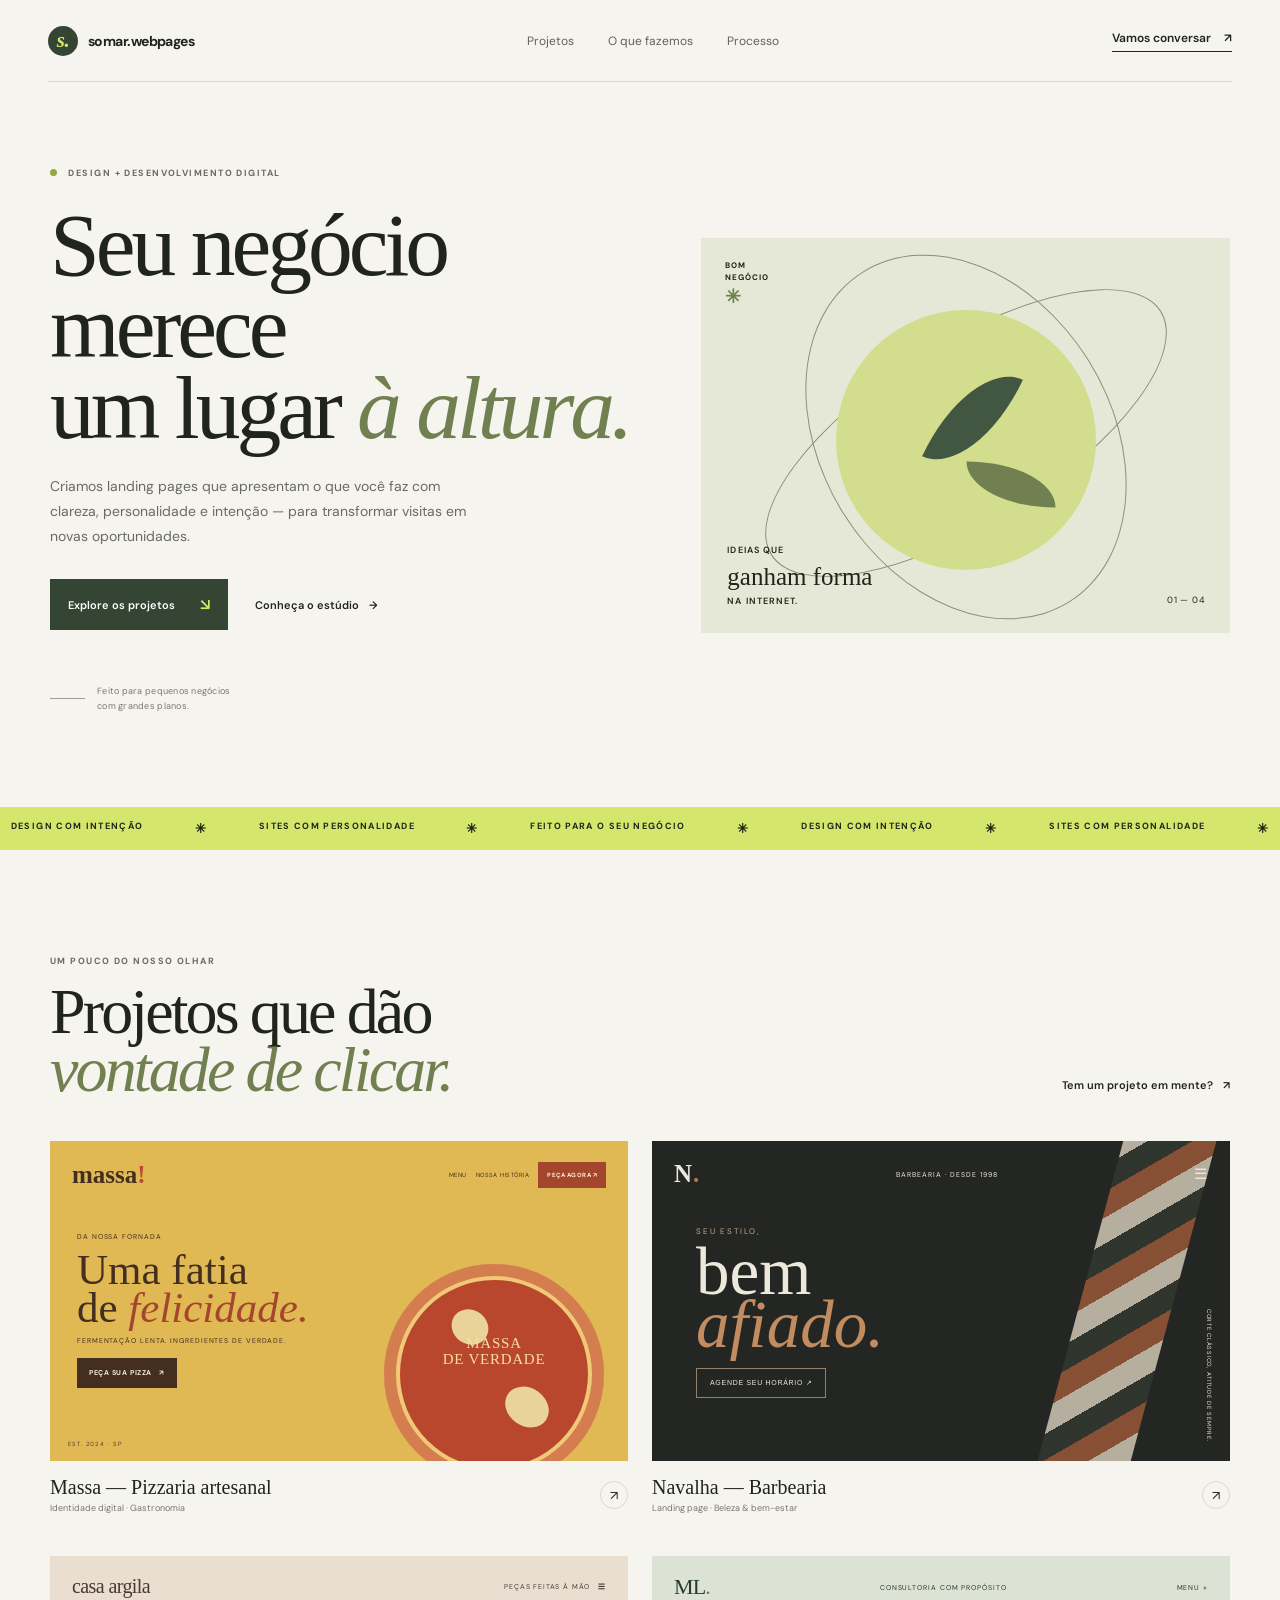
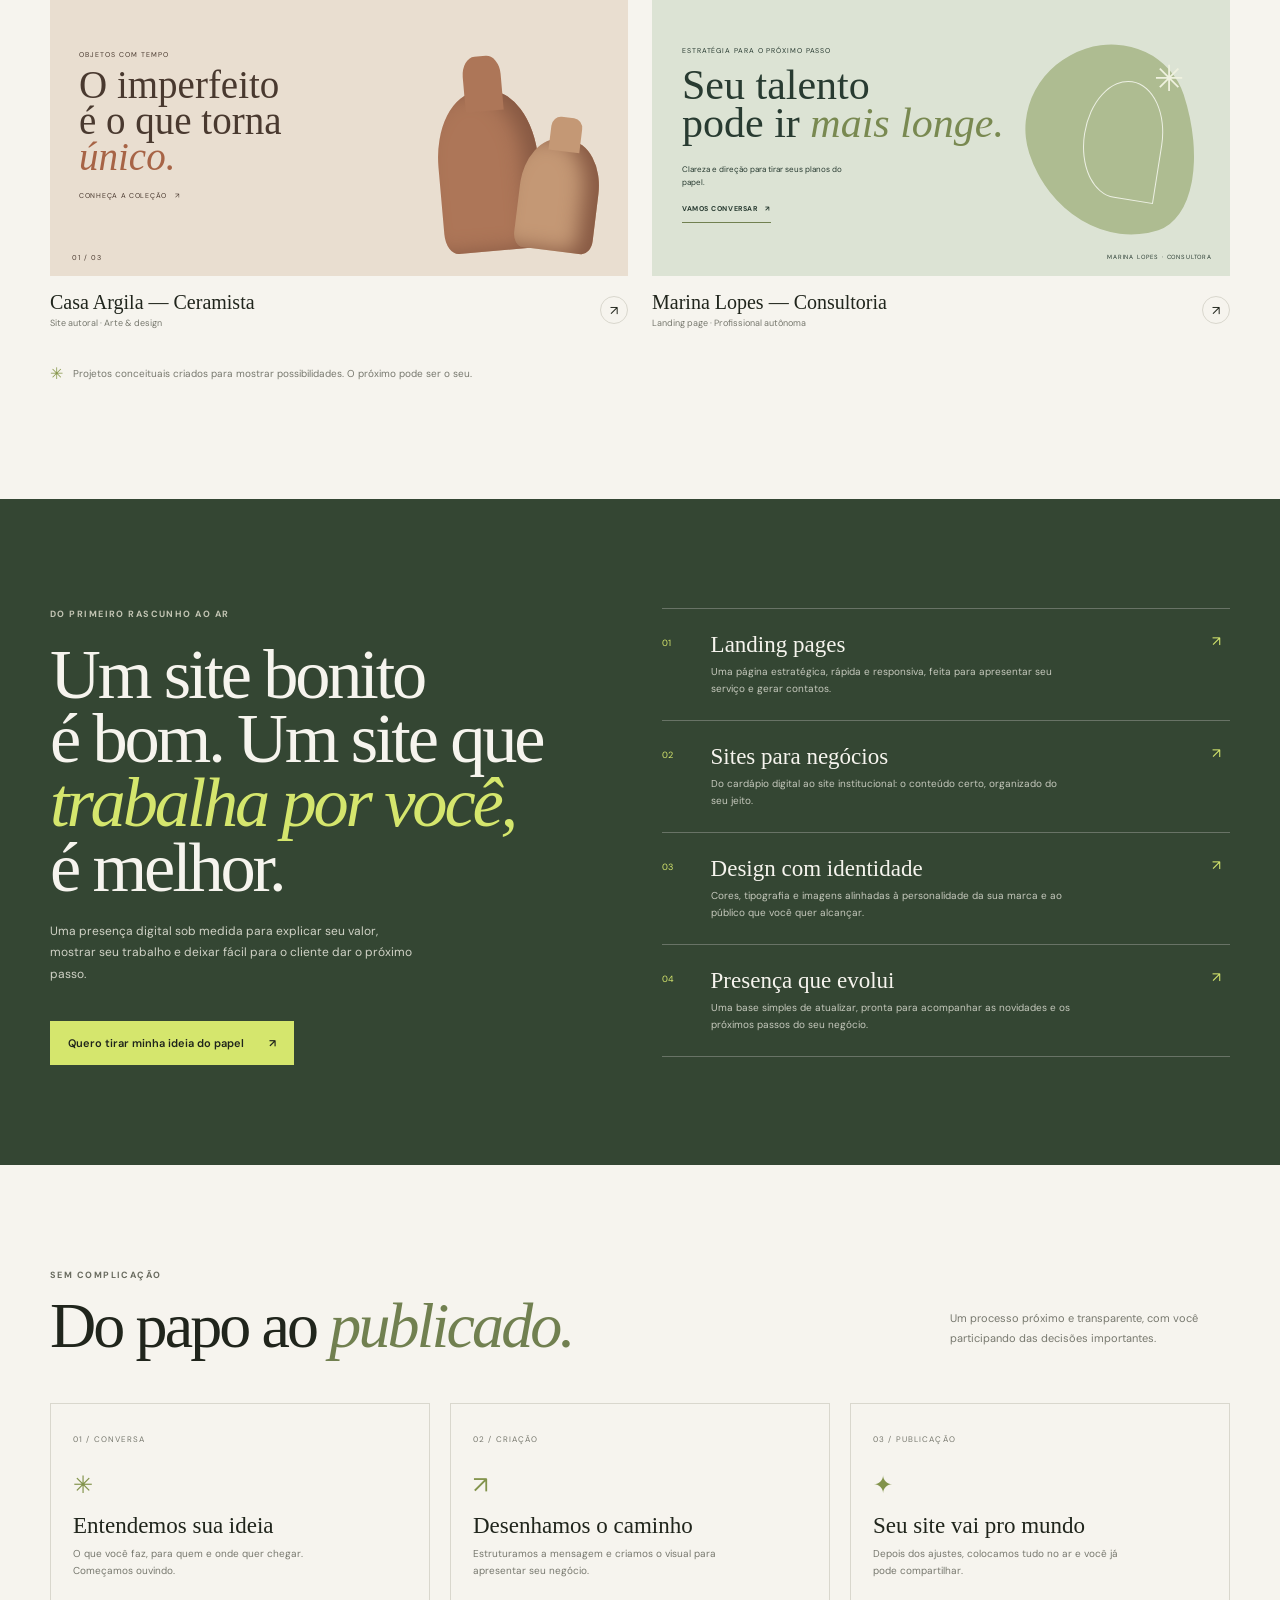
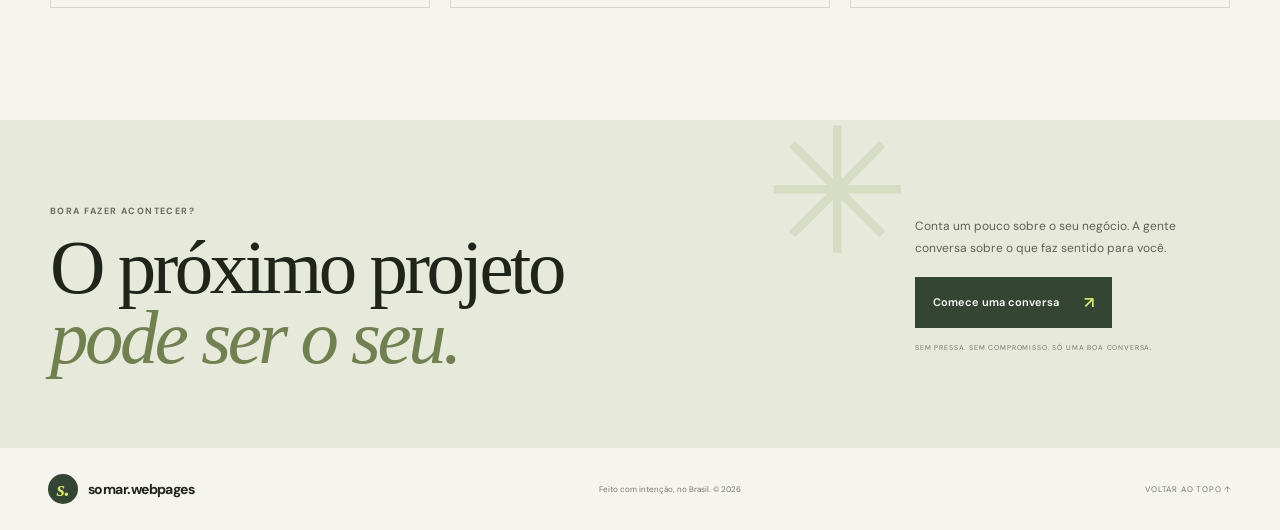
==== index.html @ f584a348 "corrige a estrutura" ====
﻿<!doctype html>
<html lang="pt-BR">
  <head>
    <meta charset="UTF-8" />
    <meta name="viewport" content="width=device-width, initial-scale=1.0" />
    <meta name="theme-color" content="#f6f4ee" />
    <meta
      name="description"
      content="Landing pages com personalidade para negócios que querem crescer. Design e criação de sites para restaurantes, barbearias e profissionais autônomos."
    />
    <link rel="preconnect" href="https://fonts.googleapis.com" />
    <link rel="preconnect" href="https://fonts.gstatic.com" crossorigin />
    <link
      href="https://fonts.googleapis.com/css2?family=DM+Sans:wght@400;500;600;700&family=Libre+Caslon+Condensed:ital,wght@0,400;0,500;0,600;0,700;1,400;1,500&display=swap"
      rel="stylesheet"
    />
    <link rel="stylesheet" href="style.css" />
    <title>somar.webpages — Sites com intenção</title>
  </head>
  <body>
    <header class="site-header">
      <a class="brand" href="#inicio" aria-label="somar.webpages, início"
        ><span class="brand-mark">s.</span><span>somar.webpages</span></a
      >
      <nav class="main-nav" aria-label="Navegação principal">
        <a href="#projetos">Projetos</a><a href="#servicos">O que fazemos</a
        ><a href="#processo">Processo</a>
      </nav>
      <a class="header-cta" href="#contato"
        >Vamos conversar <span aria-hidden="true">↗</span></a
      >
    </header>

    <main>
      <section class="hero section-wrap" id="inicio">
        <div class="hero-copy">
          <p class="eyebrow">
            <span class="eyebrow-dot"></span> DESIGN + DESENVOLVIMENTO DIGITAL
          </p>
          <h1>Seu negócio merece<br />um lugar <em>à altura.</em></h1>
          <p class="hero-description">
            Criamos landing pages que apresentam o que você faz com clareza,
            personalidade e intenção — para transformar visitas em novas
            oportunidades.
          </p>
          <div class="hero-actions">
            <a class="button button-dark" href="#projetos"
              >Explore os projetos <span aria-hidden="true">↘</span></a
            ><a class="text-link" href="#servicos"
              >Conheça o estúdio <span aria-hidden="true">→</span></a
            >
          </div>
          <div class="hero-note">
            <span class="note-line"></span
            ><span>Feito para pequenos negócios<br />com grandes planos.</span>
          </div>
        </div>
        <div
          class="hero-art"
          aria-label="Composição gráfica abstrata em tons de verde e amarelo"
        >
          <div class="art-stamp">BOM<br />NEGÓCIO<br /><span>✳</span></div>
          <div class="art-orbit orbit-one"></div>
          <div class="art-orbit orbit-two"></div>
          <div class="art-sun"></div>
          <div class="art-leaf leaf-one"></div>
          <div class="art-leaf leaf-two"></div>
          <div class="art-caption">
            <span>IDEIAS QUE</span><strong>ganham forma</strong
            ><span>NA INTERNET.</span>
          </div>
          <span class="art-index">01 — 04</span>
        </div>
      </section>

      <div
        class="marquee"
        aria-label="Design com intenção, sites com personalidade"
      >
        <div class="marquee-track">
          <span>DESIGN COM INTENÇÃO</span><i>✳</i
          ><span>SITES COM PERSONALIDADE</span><i>✳</i
          ><span>FEITO PARA O SEU NEGÓCIO</span><i>✳</i
          ><span>DESIGN COM INTENÇÃO</span><i>✳</i
          ><span>SITES COM PERSONALIDADE</span><i>✳</i>
        </div>
      </div>

      <section class="projects section-wrap" id="projetos">
        <div class="section-heading">
          <div>
            <p class="eyebrow">UM POUCO DO NOSSO OLHAR</p>
            <h2>Projetos que dão<br /><em>vontade de clicar.</em></h2>
          </div>
          <a class="text-link" href="#contato"
            >Tem um projeto em mente? <span aria-hidden="true">↗</span></a
          >
        </div>
        <div class="project-grid">
          <a
            class="project-card project-pizza"
            href="projetoPortifolio/massa/"
            aria-label="Projeto conceitual Massa — pizzaria artesanal"
          >
            <div class="project-visual pizza-visual">
              <div class="pizza-top">
                <span class="mini-brand">massa<span>!</span></span
                ><span class="mini-nav"
                  >MENU　 NOSSA HISTÓRIA　 <b>PEÇA AGORA ↗</b></span
                >
              </div>
              <div class="pizza-copy">
                <span>DA NOSSA FORNADA</span
                ><strong>Uma fatia<br />de <i>felicidade.</i></strong
                ><small>FERMENTAÇÃO LENTA. INGREDIENTES DE VERDADE.</small
                ><b>PEÇA SUA PIZZA　↗</b>
              </div>
              <div class="pizza-disc">
                <div class="disc-inner">MASSA<br />DE VERDADE</div>
              </div>
              <span class="visual-label">EST. 2024 · SP</span>
            </div>
            <div class="project-meta">
              <div>
                <h3>Massa — Pizzaria artesanal</h3>
                <p>Identidade digital · Gastronomia</p>
              </div>
              <span class="card-arrow">↗</span>
            </div>
          </a>
          <a
            class="project-card project-barber"
            href="projetoPortifolio/navalha/"
            aria-label="Projeto conceitual Navalha — barbearia"
          >
            <div class="project-visual barber-visual">
              <div class="barber-top">
                <span class="barber-logo">N<span>.</span></span
                ><span>BARBEARIA · DESDE 1998</span
                ><span class="barber-menu">☰</span>
              </div>
              <div class="barber-center">
                <span>SEU ESTILO,</span><strong>bem<br /><i>afiado.</i></strong
                ><button>AGENDE SEU HORÁRIO ↗</button>
              </div>
              <div class="barber-stripe"></div>
              <span class="barber-side"
                >CORTE CLÁSSICO, ATITUDE DE SEMPRE.</span
              >
            </div>
            <div class="project-meta">
              <div>
                <h3>Navalha — Barbearia</h3>
                <p>Landing page · Beleza & bem-estar</p>
              </div>
              <span class="card-arrow">↗</span>
            </div>
          </a>
          <a
            class="project-card project-ceramic"
            href="projetoPortifolio/casa-argila/"
            aria-label="Projeto conceitual Casa Argila — ceramista"
          >
            <div class="project-visual ceramic-visual">
              <div class="ceramic-top">
                <span>casa argila</span><span>PEÇAS FEITAS À MÃO　☰</span>
              </div>
              <div class="ceramic-content">
                <span>OBJETOS COM TEMPO</span
                ><strong
                  >O imperfeito<br />é o que torna<br /><i>único.</i></strong
                ><span class="ceramic-link">CONHEÇA A COLEÇÃO　↗</span>
              </div>
              <div class="vase vase-one"></div>
              <div class="vase vase-two"></div>
              <span class="ceramic-number">01 / 03</span>
            </div>
            <div class="project-meta">
              <div>
                <h3>Casa Argila — Ceramista</h3>
                <p>Site autoral · Arte & design</p>
              </div>
              <span class="card-arrow">↗</span>
            </div>
          </a>
          <a
            class="project-card project-coach"
            href="projetoPortifolio/marina-lopes/"
            aria-label="Projeto conceitual Marina Lopes — consultora"
          >
            <div class="project-visual coach-visual">
              <div class="coach-nav">
                <span>ML<span class="coach-dot">.</span></span
                ><span>CONSULTORIA COM PROPÓSITO</span><span>MENU +</span>
              </div>
              <div class="coach-copy">
                <span>ESTRATÉGIA PARA O PRÓXIMO PASSO</span
                ><strong>Seu talento<br />pode ir <i>mais longe.</i></strong>
                <p>Clareza e direção para tirar seus planos do papel.</p>
                <b>VAMOS CONVERSAR　↗</b>
              </div>
              <div class="coach-shape"></div>
              <div class="coach-asterisk">✳</div>
              <span class="coach-foot">MARINA LOPES · CONSULTORA</span>
            </div>
            <div class="project-meta">
              <div>
                <h3>Marina Lopes — Consultoria</h3>
                <p>Landing page · Profissional autônoma</p>
              </div>
              <span class="card-arrow">↗</span>
            </div>
          </a>
        </div>
        <p class="portfolio-note">
          <span>✳</span> Projetos conceituais criados para mostrar
          possibilidades. O próximo pode ser o seu.
        </p>
      </section>

      <section class="services" id="servicos">
        <div class="section-wrap services-inner">
          <div class="services-intro">
            <p class="eyebrow">DO PRIMEIRO RASCUNHO AO AR</p>
            <h2>
              Um site bonito<br />é bom. Um site que<br /><em
                >trabalha por você,</em
              ><br />é melhor.
            </h2>
            <p>
              Uma presença digital sob medida para explicar seu valor, mostrar
              seu trabalho e deixar fácil para o cliente dar o próximo passo.
            </p>
            <a class="button button-light" href="#contato"
              >Quero tirar minha ideia do papel
              <span aria-hidden="true">↗</span></a
            >
          </div>
          <div class="service-list">
            <article class="service-item">
              <span>01</span>
              <div>
                <h3>Landing pages</h3>
                <p>
                  Uma página estratégica, rápida e responsiva, feita para
                  apresentar seu serviço e gerar contatos.
                </p>
              </div>
              <b>↗</b>
            </article>
            <article class="service-item">
              <span>02</span>
              <div>
                <h3>Sites para negócios</h3>
                <p>
                  Do cardápio digital ao site institucional: o conteúdo certo,
                  organizado do seu jeito.
                </p>
              </div>
              <b>↗</b>
            </article>
            <article class="service-item">
              <span>03</span>
              <div>
                <h3>Design com identidade</h3>
                <p>
                  Cores, tipografia e imagens alinhadas à personalidade da sua
                  marca e ao público que você quer alcançar.
                </p>
              </div>
              <b>↗</b>
            </article>
            <article class="service-item">
              <span>04</span>
              <div>
                <h3>Presença que evolui</h3>
                <p>
                  Uma base simples de atualizar, pronta para acompanhar as
                  novidades e os próximos passos do seu negócio.
                </p>
              </div>
              <b>↗</b>
            </article>
          </div>
        </div>
      </section>

      <section class="process section-wrap" id="processo">
        <div class="section-heading">
          <div>
            <p class="eyebrow">SEM COMPLICAÇÃO</p>
            <h2>Do papo ao <em>publicado.</em></h2>
          </div>
          <p class="process-lead">
            Um processo próximo e transparente, com você participando das
            decisões importantes.
          </p>
        </div>
        <div class="process-steps">
          <article>
            <span>01 / CONVERSA</span>
            <div class="step-icon">✳</div>
            <h3>Entendemos sua ideia</h3>
            <p>
              O que você faz, para quem e onde quer chegar. Começamos ouvindo.
            </p>
          </article>
          <article>
            <span>02 / CRIAÇÃO</span>
            <div class="step-icon">↗</div>
            <h3>Desenhamos o caminho</h3>
            <p>
              Estruturamos a mensagem e criamos o visual para apresentar seu
              negócio.
            </p>
          </article>
          <article>
            <span>03 / PUBLICAÇÃO</span>
            <div class="step-icon">✦</div>
            <h3>Seu site vai pro mundo</h3>
            <p>
              Depois dos ajustes, colocamos tudo no ar e você já pode
              compartilhar.
            </p>
          </article>
        </div>
      </section>

      <section class="contact" id="contato">
        <div class="contact-inner section-wrap">
          <div>
            <p class="eyebrow">BORA FAZER ACONTECER?</p>
            <h2>O próximo projeto<br /><em>pode ser o seu.</em></h2>
          </div>
          <div class="contact-side">
            <p>
              Conta um pouco sobre o seu negócio. A gente conversa sobre o que
              faz sentido para você.
            </p>
            <a
              class="button button-dark"
              href="https://wa.me/556992516912"
              >Comece uma conversa <span aria-hidden="true">↗</span></a
            ><span class="contact-small"
              >SEM PRESSA. SEM COMPROMISSO. SÓ UMA BOA CONVERSA.</span
            >
          </div>
          <span class="contact-spark">✳</span>
        </div>
      </section>
    </main>

    <footer class="site-footer">
      <a class="brand" href="#inicio"
        ><span class="brand-mark">s.</span><span>somar.webpages</span></a
      ><span>Feito com intenção, no Brasil. © 2026</span
      ><a href="#inicio">VOLTAR AO TOPO ↑</a>
    </footer>
  </body>
</html>
---- style.css ----
﻿:root {
  --paper: #f6f4ee;
  --ink: #20251c;
  --green: #344633;
  --lime: #d5e66d;
  --muted: #77786e;
  --line: #d9d7cd;
  --serif: "Libre Caslon Condensed", Georgia, serif;
  --sans: "DM Sans", Arial, sans-serif;
}
* {
  box-sizing: border-box;
}
html {
  scroll-behavior: smooth;
}
body {
  margin: 0;
  background: var(--paper);
  color: var(--ink);
  font-family: var(--sans);
  -webkit-font-smoothing: antialiased;
}
a {
  color: inherit;
  text-decoration: none;
}
a:focus-visible,
button:focus-visible {
  outline: 2px solid var(--green);
  outline-offset: 4px;
}
.section-wrap {
  width: min(1180px, calc(100% - 96px));
  margin-inline: auto;
}
.site-header {
  height: 82px;
  width: min(1320px, calc(100% - 96px));
  margin: auto;
  display: flex;
  align-items: center;
  justify-content: space-between;
  border-bottom: 1px solid var(--line);
}
.brand {
  display: inline-flex;
  align-items: center;
  gap: 10px;
  font-weight: 700;
  font-size: 14px;
  letter-spacing: -0.04em;
}
.brand-mark {
  display: grid;
  place-items: center;
  width: 30px;
  height: 30px;
  border-radius: 50%;
  background: var(--green);
  color: var(--lime);
  font-family: var(--serif);
  font-size: 21px;
  font-style: italic;
}
.main-nav {
  display: flex;
  gap: 34px;
  font-size: 12px;
  color: #606157;
}
.main-nav a,
.text-link,
.header-cta {
  transition: opacity 0.2s;
}
.main-nav a:hover,
.text-link:hover,
.header-cta:hover {
  opacity: 0.6;
}
.header-cta {
  font-size: 12px;
  font-weight: 600;
  border-bottom: 1px solid var(--ink);
  padding-bottom: 5px;
}
.header-cta span {
  padding-left: 10px;
}
.hero {
  min-height: 590px;
  display: grid;
  grid-template-columns: 1fr 0.9fr;
  align-items: center;
  gap: 64px;
  padding-block: 76px 94px;
}
.eyebrow {
  font-size: 9px;
  letter-spacing: 0.16em;
  font-weight: 700;
  color: #696b5f;
}
.eyebrow-dot {
  display: inline-block;
  width: 7px;
  height: 7px;
  border-radius: 50%;
  background: #91a744;
  margin-right: 8px;
}
.hero h1,
.section-heading h2,
.services h2,
.contact h2 {
  font-family: var(--serif);
  font-size: clamp(58px, 7vw, 92px);
  font-weight: 400;
  line-height: 0.91;
  letter-spacing: -0.045em;
  margin: 25px 0;
}
.hero h1 em,
.section-heading h2 em,
.services h2 em,
.contact h2 em {
  font-weight: 400;
  color: #718050;
}
.hero-description {
  font-size: 14px;
  line-height: 1.8;
  max-width: 425px;
  color: #696b61;
}
.hero-actions {
  display: flex;
  align-items: center;
  gap: 27px;
  margin-top: 30px;
}
.button {
  display: inline-flex;
  align-items: center;
  justify-content: space-between;
  gap: 25px;
  padding: 15px 18px;
  font-size: 11px;
  font-weight: 600;
  transition:
    transform 0.2s,
    background 0.2s;
}
.button:hover {
  transform: translateY(-2px);
}
.button-dark {
  background: var(--green);
  color: white;
}
.button-dark span {
  color: var(--lime);
  font-size: 16px;
}
.button-light {
  background: var(--lime);
  color: var(--ink);
  margin-top: 24px;
}
.text-link {
  font-size: 11px;
  font-weight: 600;
}
.text-link span {
  padding-left: 7px;
}
.hero-note {
  display: flex;
  align-items: center;
  gap: 12px;
  margin-top: 54px;
  color: #77786e;
  font-size: 9px;
  line-height: 1.6;
  letter-spacing: 0.03em;
}
.note-line {
  height: 1px;
  width: 35px;
  background: #9da08d;
}
.hero-art {
  height: 395px;
  position: relative;
  overflow: hidden;
  background: #e5e8d6;
}
.art-sun {
  position: absolute;
  width: 260px;
  height: 260px;
  border-radius: 50%;
  background: #d2dd8d;
  top: 72px;
  left: calc(50% - 130px);
}
.art-orbit {
  position: absolute;
  border: 1px solid #879174;
  border-radius: 50%;
  transform: rotate(-32deg);
}
.orbit-one {
  width: 460px;
  height: 180px;
  left: calc(50% - 230px);
  top: 105px;
}
.orbit-two {
  width: 390px;
  height: 290px;
  left: calc(50% - 195px);
  top: 54px;
  transform: rotate(58deg);
}
.art-leaf {
  position: absolute;
  z-index: 1;
  background: #415741;
  border-radius: 100% 0 100% 0;
  transform: rotate(25deg);
}
.leaf-one {
  height: 112px;
  width: 59px;
  top: 124px;
  left: calc(50% - 23px);
}
.leaf-two {
  height: 89px;
  width: 46px;
  top: 202px;
  left: calc(50% + 22px);
  transform: rotate(90deg);
  background: #718050;
}
.art-stamp {
  position: absolute;
  z-index: 2;
  top: 22px;
  left: 24px;
  font-size: 8px;
  line-height: 1.45;
  font-weight: 700;
  letter-spacing: 0.11em;
}
.art-stamp span {
  font-size: 19px;
  color: #718050;
}
.art-caption {
  position: absolute;
  z-index: 2;
  bottom: 24px;
  left: 26px;
  display: flex;
  flex-direction: column;
  font-size: 9px;
  font-weight: 600;
  letter-spacing: 0.12em;
  line-height: 1.5;
}
.art-caption strong {
  font-family: var(--serif);
  font-size: 25px;
  font-weight: 400;
  letter-spacing: 0;
}
.art-index {
  position: absolute;
  right: 24px;
  bottom: 27px;
  font-size: 9px;
  letter-spacing: 0.1em;
}
.marquee {
  overflow: hidden;
  background: var(--lime);
  padding: 13px 0;
}
.marquee-track {
  display: flex;
  justify-content: space-around;
  gap: 30px;
  white-space: nowrap;
  font-size: 9px;
  letter-spacing: 0.15em;
  font-weight: 700;
}
.marquee i {
  font-style: normal;
  font-size: 13px;
}
.projects {
  padding-block: 105px 115px;
}
.section-heading {
  display: flex;
  align-items: end;
  justify-content: space-between;
  margin-bottom: 42px;
}
.section-heading .eyebrow {
  margin: 0;
}
.section-heading h2,
.contact h2 {
  font-size: clamp(47px, 5vw, 66px);
  margin: 16px 0 0;
}
.section-heading h2 em {
  color: #718050;
}
.section-heading > .text-link {
  margin-bottom: 7px;
}
.project-grid {
  display: grid;
  grid-template-columns: 1fr 1fr;
  gap: 42px 24px;
}
.project-card {
  display: block;
  min-width: 0;
}
.project-visual {
  height: 320px;
  position: relative;
  overflow: hidden;
  transition: transform 0.35s;
}
.project-card:hover .project-visual {
  transform: translateY(-4px);
}
.pizza-visual {
  background: #e0b854;
  color: #f8f0d9;
}
.pizza-top {
  position: absolute;
  top: 20px;
  left: 22px;
  right: 22px;
  display: flex;
  justify-content: space-between;
  align-items: center;
}
.mini-brand {
  font-family: var(--serif);
  font-size: 25px;
  font-weight: 700;
  color: #432e20;
}
.mini-brand span {
  color: #bb4b2f;
}
.mini-nav {
  font-size: 6px;
  letter-spacing: 0.08em;
  color: #432e20;
}
.mini-nav b {
  background: #a4462d;
  color: #fff2d5;
  padding: 9px;
}
.pizza-copy {
  position: absolute;
  z-index: 1;
  top: 91px;
  left: 27px;
  display: flex;
  flex-direction: column;
  align-items: flex-start;
  color: #432e20;
}
.pizza-copy > span,
.pizza-copy small {
  font-size: 7px;
  letter-spacing: 0.13em;
}
.pizza-copy strong {
  font-family: var(--serif);
  font-size: 43px;
  line-height: 0.87;
  font-weight: 500;
  margin: 10px 0;
}
.pizza-copy strong i {
  color: #a4462d;
  font-weight: 400;
}
.pizza-copy b {
  font-size: 7px;
  letter-spacing: 0.08em;
  background: #432e20;
  color: #f8f0d9;
  padding: 10px 12px;
  margin-top: 13px;
}
.pizza-disc {
  position: absolute;
  width: 220px;
  height: 220px;
  background: #b8472d;
  border-radius: 50%;
  right: 24px;
  bottom: -23px;
  box-shadow:
    inset 0 0 0 12px #d47e4f,
    inset 0 0 0 16px #efc878;
}
.pizza-disc:before,
.pizza-disc:after {
  content: "";
  position: absolute;
  width: 38px;
  height: 34px;
  background: #ead399;
  border-radius: 50%;
  top: 46px;
  left: 67px;
  transform: rotate(35deg);
}
.pizza-disc:after {
  top: 124px;
  left: 120px;
  width: 46px;
  height: 38px;
}
.disc-inner {
  position: absolute;
  inset: 72px 0 auto;
  text-align: center;
  font-family: var(--serif);
  font-size: 15px;
  line-height: 1.05;
  color: #f8df9b;
  z-index: 1;
  letter-spacing: 0.05em;
}
.visual-label {
  position: absolute;
  bottom: 13px;
  left: 18px;
  font-size: 6px;
  letter-spacing: 0.15em;
  color: #563c28;
}
.barber-visual {
  background: #242623;
  color: #ede8dc;
}
.barber-top {
  position: absolute;
  top: 19px;
  left: 22px;
  right: 22px;
  display: flex;
  align-items: center;
  justify-content: space-between;
  font-size: 7px;
  letter-spacing: 0.14em;
}
.barber-logo {
  font-family: var(--serif);
  font-size: 25px;
  font-weight: 700;
}
.barber-logo span {
  color: #bb774e;
}
.barber-menu {
  font-size: 15px;
}
.barber-center {
  position: absolute;
  z-index: 2;
  left: 44px;
  top: 85px;
  display: flex;
  align-items: flex-start;
  flex-direction: column;
}
.barber-center > span {
  font-size: 8px;
  letter-spacing: 0.22em;
  color: #c0aa90;
}
.barber-center strong {
  font-family: var(--serif);
  font-weight: 400;
  font-size: 67px;
  line-height: 0.78;
  margin: 9px 0 18px;
}
.barber-center strong i {
  color: #c28b60;
  font-weight: 400;
}
.barber-center button {
  border: 1px solid #96816b;
  background: transparent;
  color: #ede8dc;
  padding: 10px 13px;
  font-size: 7px;
  letter-spacing: 0.1em;
}
.barber-stripe {
  position: absolute;
  right: 67px;
  top: 0;
  height: 100%;
  width: 72px;
  background: repeating-linear-gradient(
    135deg,
    #ae603b 0 18px,
    #eee4ce 18px 36px,
    #343a32 36px 54px
  );
  opacity: 0.72;
  transform: rotate(15deg) scale(1.25);
}
.barber-side {
  position: absolute;
  right: 17px;
  bottom: 20px;
  writing-mode: vertical-rl;
  font-size: 6px;
  letter-spacing: 0.12em;
}
.ceramic-visual {
  background: #e9ded0;
  color: #49392f;
}
.ceramic-top {
  position: absolute;
  top: 19px;
  left: 22px;
  right: 22px;
  display: flex;
  justify-content: space-between;
  align-items: center;
  font-size: 7px;
  letter-spacing: 0.12em;
}
.ceramic-top > span:first-child {
  font-family: var(--serif);
  font-size: 20px;
  letter-spacing: -0.03em;
}
.ceramic-content {
  position: absolute;
  z-index: 1;
  top: 94px;
  left: 29px;
  display: flex;
  flex-direction: column;
  gap: 8px;
}
.ceramic-content > span:first-child {
  font-size: 7px;
  letter-spacing: 0.14em;
}
.ceramic-content strong {
  font-family: var(--serif);
  font-size: 39px;
  line-height: 0.92;
  font-weight: 400;
}
.ceramic-content strong i {
  color: #a76446;
  font-weight: 400;
}
.ceramic-link {
  font-size: 7px;
  letter-spacing: 0.1em;
  margin-top: 8px;
}
.vase {
  position: absolute;
  bottom: 25px;
  background: #ad7658;
  border-radius: 45% 45% 13% 13%;
  box-shadow: inset -15px 0 20px #875943;
}
.vase-one {
  width: 100px;
  height: 160px;
  right: 89px;
  transform: rotate(-5deg);
}
.vase-one:before {
  content: "";
  position: absolute;
  width: 38px;
  height: 55px;
  background: #ad7658;
  left: 32px;
  top: -35px;
  border-radius: 35% 35% 0 0;
}
.vase-two {
  width: 79px;
  height: 112px;
  right: 30px;
  background: #c49875;
  transform: rotate(7deg);
}
.vase-two:before {
  content: "";
  position: absolute;
  width: 31px;
  height: 34px;
  background: #c49875;
  left: 24px;
  top: -22px;
  border-radius: 30% 30% 0 0;
}
.ceramic-number {
  position: absolute;
  bottom: 14px;
  left: 22px;
  font-size: 7px;
  letter-spacing: 0.14em;
}
.coach-visual {
  background: #dce3d4;
  color: #283b31;
}
.coach-nav {
  position: absolute;
  top: 18px;
  left: 22px;
  right: 22px;
  display: flex;
  align-items: center;
  justify-content: space-between;
  font-size: 7px;
  letter-spacing: 0.13em;
}
.coach-nav > span:first-child {
  font-family: var(--serif);
  font-size: 22px;
  letter-spacing: -0.04em;
}
.coach-dot {
  color: #a65f40;
}
.coach-copy {
  position: absolute;
  z-index: 2;
  top: 90px;
  left: 30px;
  display: flex;
  flex-direction: column;
  align-items: flex-start;
}
.coach-copy > span {
  font-size: 7px;
  letter-spacing: 0.13em;
}
.coach-copy strong {
  font-family: var(--serif);
  font-weight: 400;
  font-size: 42px;
  line-height: 0.9;
  margin: 12px 0;
}
.coach-copy strong i {
  color: #798951;
  font-weight: 400;
}
.coach-copy p {
  font-size: 8px;
  max-width: 180px;
  line-height: 1.6;
}
.coach-copy b {
  font-size: 7px;
  letter-spacing: 0.08em;
  border-bottom: 1px solid #718050;
  padding-bottom: 8px;
  margin-top: 7px;
}
.coach-shape {
  position: absolute;
  right: 35px;
  top: 89px;
  width: 165px;
  height: 195px;
  background: #aebc91;
  border-radius: 52% 48% 40% 60% / 42% 38% 62% 58%;
  transform: rotate(-18deg);
}
.coach-shape:before {
  content: "";
  position: absolute;
  left: 54px;
  top: 39px;
  width: 77px;
  height: 116px;
  border: 1px solid #edf0e4;
  border-radius: 50% 50% 0 50%;
  transform: rotate(27deg);
}
.coach-asterisk {
  position: absolute;
  right: 46px;
  top: 99px;
  z-index: 1;
  color: #eff1df;
  font-size: 36px;
}
.coach-foot {
  position: absolute;
  bottom: 15px;
  right: 18px;
  font-size: 6px;
  letter-spacing: 0.14em;
}
.project-meta {
  display: flex;
  justify-content: space-between;
  align-items: center;
  padding-top: 15px;
}
.project-meta h3 {
  font-family: var(--serif);
  font-size: 20px;
  font-weight: 400;
  margin: 0 0 3px;
}
.project-meta p {
  color: #77786e;
  font-size: 9px;
  margin: 0;
}
.card-arrow {
  width: 28px;
  height: 28px;
  border: 1px solid var(--line);
  border-radius: 50%;
  display: grid;
  place-items: center;
  font-size: 13px;
  transition:
    background 0.2s,
    color 0.2s;
}
.project-card:hover .card-arrow {
  background: var(--green);
  color: white;
}
.portfolio-note {
  font-size: 10px;
  color: #77786e;
  margin: 34px 0 0;
}
.portfolio-note span {
  color: #89984e;
  font-size: 16px;
  vertical-align: -2px;
  margin-right: 7px;
}
.services {
  background: var(--green);
  color: #f6f4ee;
  padding: 100px 0;
}
.services-inner {
  display: grid;
  grid-template-columns: 0.9fr 1fr;
  gap: 100px;
}
.services .eyebrow {
  color: #c3c5b4;
}
.services h2 {
  font-size: clamp(48px, 5.5vw, 72px);
  margin: 22px 0;
  color: #f6f4ee;
}
.services h2 em {
  color: var(--lime);
}
.services-intro > p:not(.eyebrow) {
  max-width: 370px;
  font-size: 12px;
  line-height: 1.8;
  color: #d0d2c6;
}
.service-list {
  align-self: center;
}
.service-item {
  display: grid;
  grid-template-columns: 34px 1fr 18px;
  gap: 15px;
  padding: 23px 0;
  border-bottom: 1px solid #687366;
}
.service-item:first-child {
  border-top: 1px solid #687366;
}
.service-item > span {
  font-size: 9px;
  color: var(--lime);
  padding-top: 5px;
}
.service-item h3 {
  font-family: var(--serif);
  font-size: 23px;
  font-weight: 400;
  margin: 0 0 5px;
}
.service-item p {
  font-size: 10px;
  line-height: 1.7;
  color: #c6c9bd;
  margin: 0;
  max-width: 360px;
}
.service-item > b {
  font-size: 14px;
  color: var(--lime);
  font-weight: 400;
}
.process {
  padding-block: 104px 112px;
}
.process .section-heading {
  margin-bottom: 47px;
}
.process-lead {
  font-size: 11px;
  line-height: 1.8;
  color: #77786e;
  max-width: 280px;
  margin-bottom: 7px;
}
.process-steps {
  display: grid;
  grid-template-columns: repeat(3, 1fr);
  gap: 20px;
}
.process-steps article {
  padding: 22px 22px 25px;
  border: 1px solid var(--line);
  min-height: 205px;
}
.process-steps article > span {
  font-size: 8px;
  letter-spacing: 0.14em;
  color: #77786e;
}
.step-icon {
  font-size: 24px;
  color: #82934b;
  margin: 22px 0 13px;
}
.process-steps h3 {
  font-family: var(--serif);
  font-size: 23px;
  font-weight: 400;
  margin: 0 0 6px;
}
.process-steps p {
  font-size: 10px;
  line-height: 1.7;
  color: #77786e;
  max-width: 260px;
  margin: 0;
}
.contact {
  background: #e7e9db;
  padding: 76px 0;
  position: relative;
  overflow: hidden;
}
.contact-inner {
  display: flex;
  justify-content: space-between;
  align-items: center;
  position: relative;
}
.contact h2 {
  font-size: clamp(49px, 6vw, 78px);
}
.contact h2 em {
  color: #718050;
}
.contact-side {
  max-width: 315px;
  z-index: 1;
}
.contact-side > p {
  font-size: 12px;
  line-height: 1.8;
  color: #5e6256;
  margin: 0 0 17px;
}
.contact-small {
  display: block;
  font-size: 7px;
  letter-spacing: 0.12em;
  color: #77786e;
  margin-top: 15px;
}
.contact-spark {
  position: absolute;
  right: 27%;
  top: -90px;
  font-size: 175px;
  line-height: 1;
  color: #d7ddc4;
  pointer-events: none;
}
.site-footer {
  width: min(1320px, calc(100% - 96px));
  min-height: 82px;
  margin: auto;
  display: flex;
  align-items: center;
  justify-content: space-between;
}
.site-footer > span,
.site-footer > a:last-child {
  font-size: 8px;
  color: #77786e;
}
.site-footer > a:last-child {
  letter-spacing: 0.1em;
}
.site-footer .brand {
  color: var(--ink);
}
@media (min-width: 1400px) {
  .hero {
    min-height: 650px;
  }
  .hero-art {
    height: 440px;
  }
  .project-visual {
    height: 350px;
  }
}
@media (max-width: 800px) {
  .section-wrap,
  .site-header,
  .site-footer {
    width: calc(100% - 48px);
  }
  .site-header {
    height: 70px;
  }
  .main-nav {
    gap: 16px;
  }
  .hero {
    grid-template-columns: 1fr 0.85fr;
    gap: 30px;
    padding-block: 60px 70px;
    min-height: 500px;
  }
  .hero h1 {
    font-size: clamp(53px, 8vw, 72px);
  }
  .hero-art {
    height: 330px;
  }
  .art-sun {
    width: 210px;
    height: 210px;
    left: calc(50% - 105px);
  }
  .projects {
    padding-block: 80px;
  }
  .project-visual {
    height: 260px;
  }
  .pizza-disc {
    width: 175px;
    height: 175px;
    right: 10px;
  }
  .pizza-copy strong {
    font-size: 35px;
  }
  .barber-center {
    left: 25px;
  }
  .barber-center strong {
    font-size: 58px;
  }
  .services-inner {
    gap: 45px;
  }
  .services {
    padding: 80px 0;
  }
  .services h2 {
    font-size: 55px;
  }
}
@media (max-width: 600px) {
  .section-wrap,
  .site-header,
  .site-footer {
    width: calc(100% - 40px);
  }
  .site-header {
    height: 66px;
  }
  .brand {
    font-size: 12px;
  }
  .brand-mark {
    width: 27px;
    height: 27px;
  }
  .main-nav {
    display: none;
  }
  .header-cta {
    font-size: 10px;
  }
  .hero {
    display: flex;
    flex-direction: column;
    align-items: stretch;
    gap: 36px;
    padding-block: 58px 55px;
  }
  .hero h1 {
    font-size: clamp(57px, 15vw, 76px);
    margin: 22px 0;
  }
  .hero-description {
    font-size: 13px;
  }
  .hero-note {
    margin-top: 31px;
  }
  .hero-art {
    height: 310px;
  }
  .marquee-track {
    justify-content: flex-start;
    gap: 24px;
  }
  .projects {
    padding-block: 75px;
  }
  .section-heading {
    align-items: flex-start;
    flex-direction: column;
    gap: 16px;
    margin-bottom: 27px;
  }
  .section-heading h2 {
    font-size: 53px;
  }
  .section-heading > .text-link {
    margin: 0;
  }
  .project-grid {
    grid-template-columns: 1fr;
    gap: 30px;
  }
  .project-visual {
    height: clamp(250px, 75vw, 330px);
  }
  .pizza-copy {
    left: 22px;
  }
  .pizza-disc {
    right: 20px;
  }
  .services {
    padding: 72px 0;
  }
  .services-inner {
    grid-template-columns: 1fr;
    gap: 48px;
  }
  .services h2 {
    font-size: 58px;
  }
  .service-item {
    padding: 19px 0;
    grid-template-columns: 27px 1fr 14px;
    gap: 10px;
  }
  .process {
    padding-block: 75px;
  }
  .process .section-heading {
    gap: 10px;
  }
  .process-lead {
    margin: 0;
  }
  .process-steps {
    grid-template-columns: 1fr;
    gap: 12px;
  }
  .process-steps article {
    min-height: 0;
    padding: 18px;
  }
  .step-icon {
    margin: 13px 0 7px;
  }
  .contact {
    padding: 65px 0;
  }
  .contact-inner {
    display: block;
  }
  .contact h2 {
    font-size: 59px;
    margin-bottom: 27px;
  }
  .contact-side {
    max-width: 340px;
  }
  .contact-spark {
    right: -32px;
    top: -68px;
    font-size: 120px;
  }
  .site-footer {
    min-height: 76px;
    gap: 12px;
    flex-wrap: wrap;
    padding-block: 17px;
  }
  .site-footer > span {
    order: 3;
    width: 100%;
  }
  .site-footer > a:last-child {
    font-size: 7px;
  }
}
@media (prefers-reduced-motion: reduce) {
  html {
    scroll-behavior: auto;
  }
  *,
  *::before,
  *::after {
    transition: none !important;
  }
}
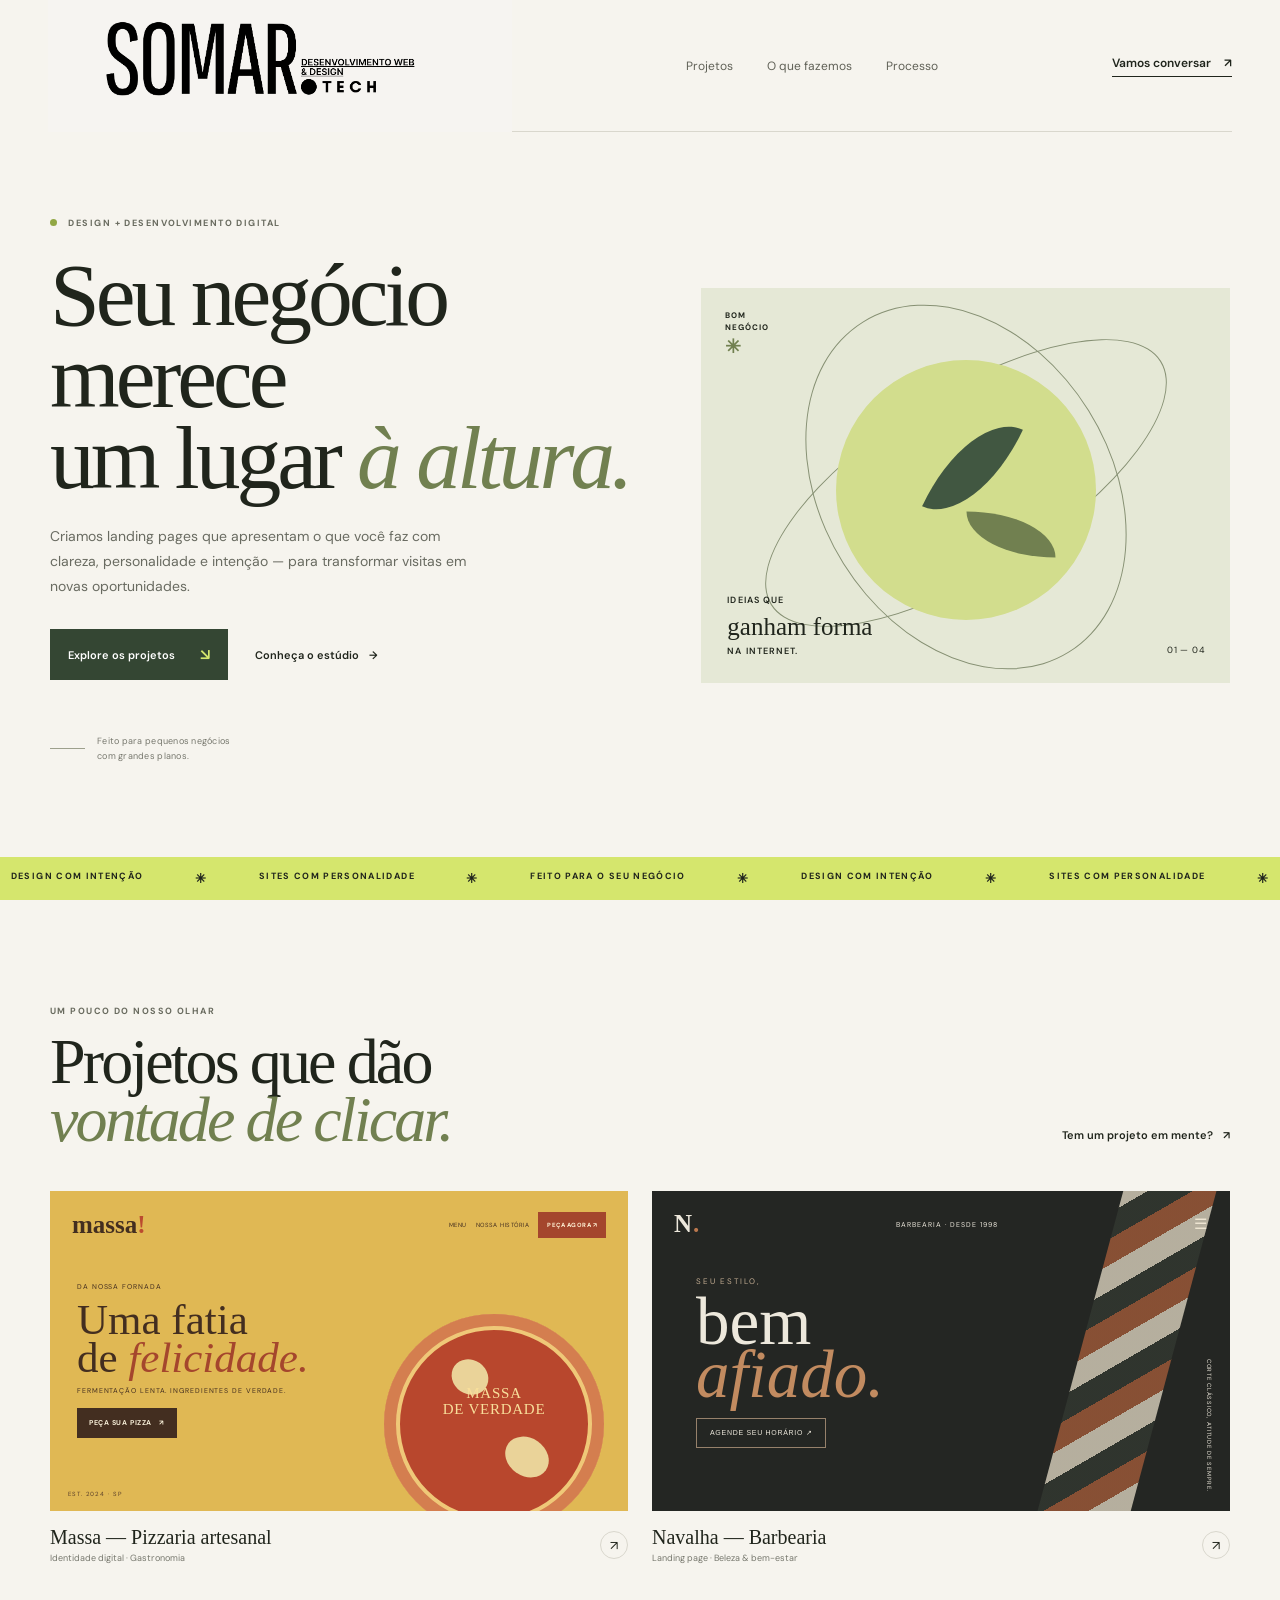
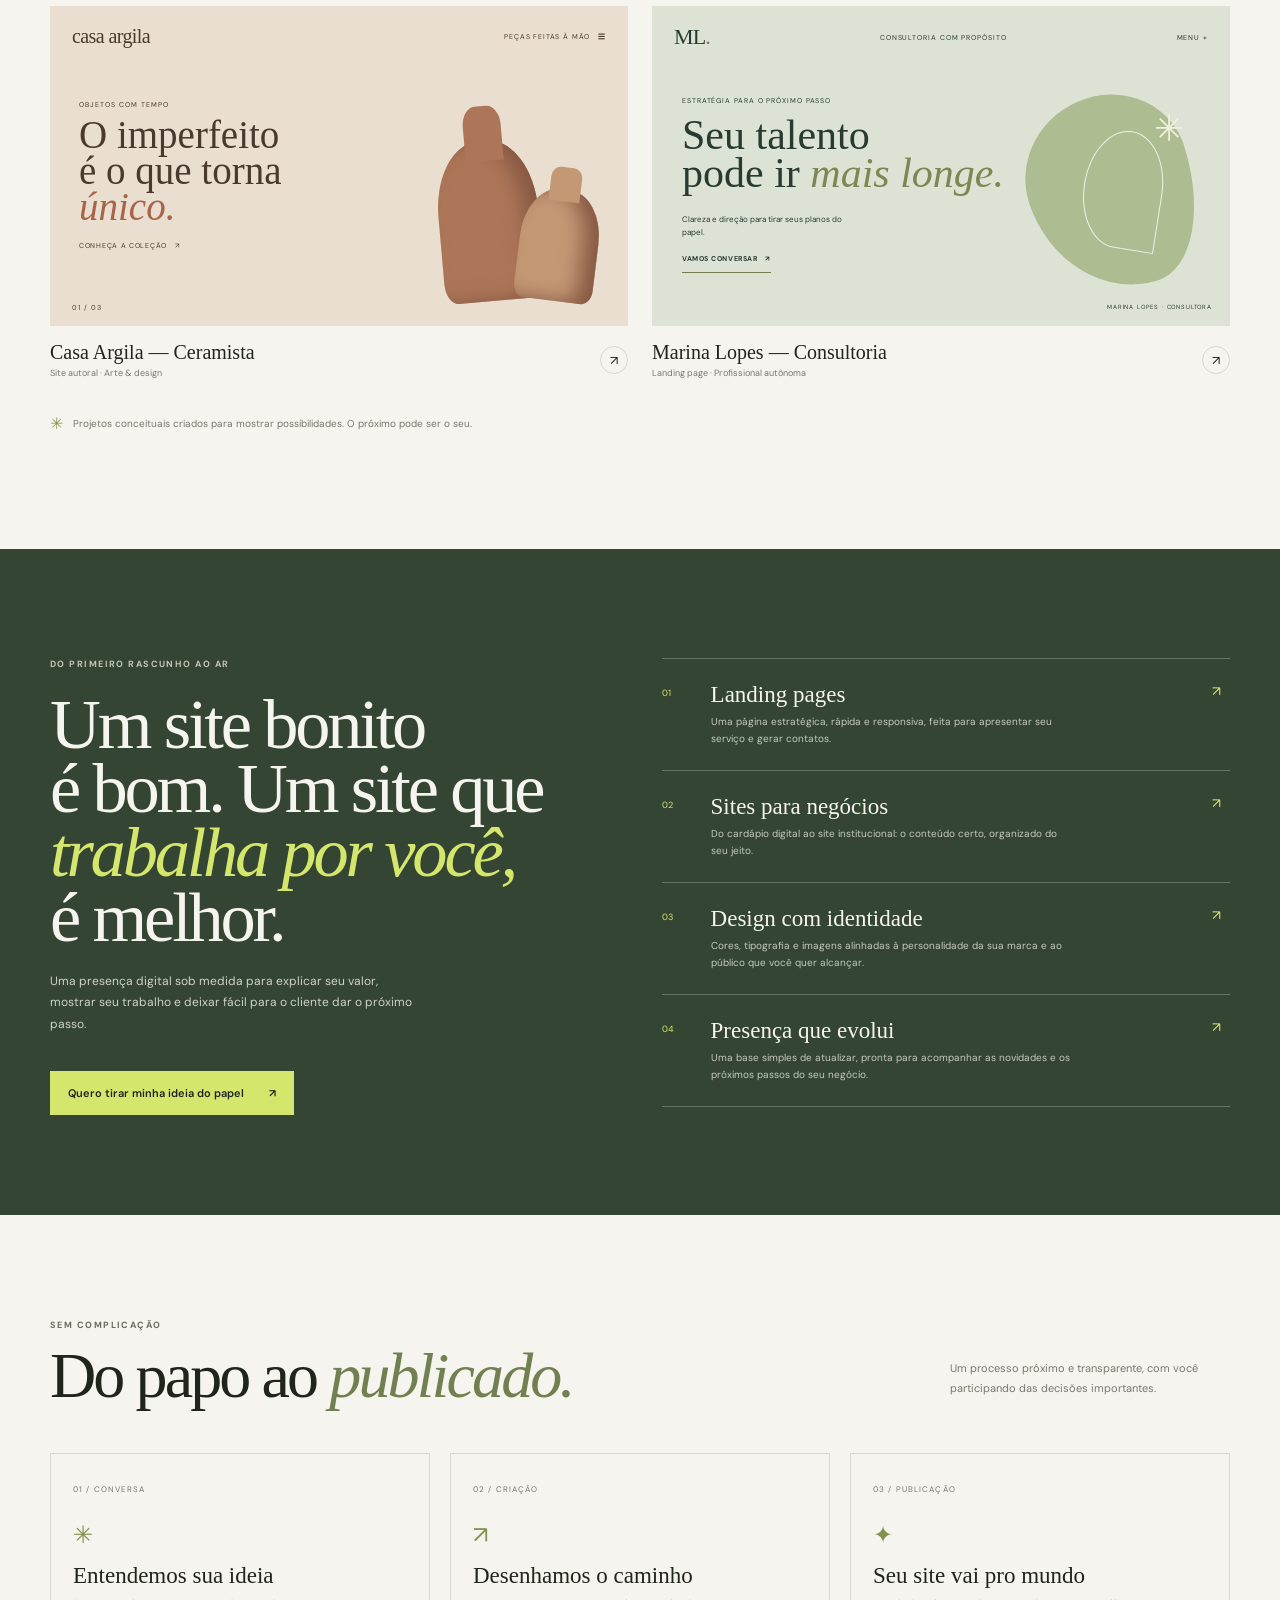
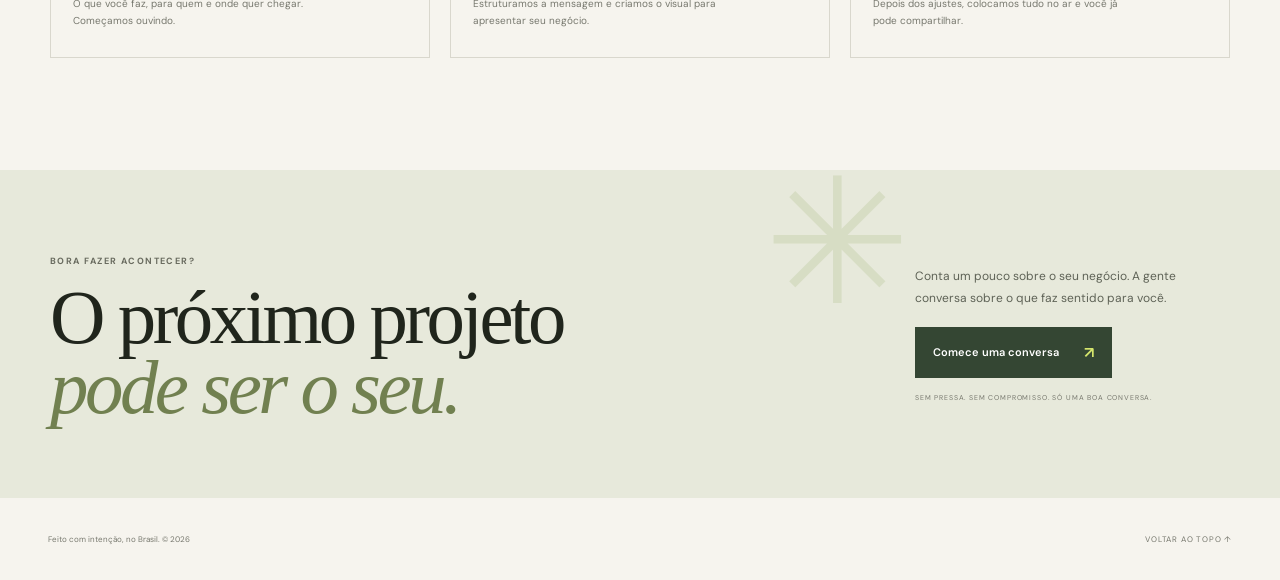
==== commit 1c6fcd5c: "Adiciona arquivos de imagem e configurações do servidor ao projeto, além de atualizar o título e lin" ====
--- a/index.html
+++ b/index.html
@@ -14,19 +14,26 @@
       href="https://fonts.googleapis.com/css2?family=DM+Sans:wght@400;500;600;700&family=Libre+Caslon+Condensed:ital,wght@0,400;0,500;0,600;0,700;1,400;1,500&display=swap"
       rel="stylesheet"
     />
+
+    <link rel="icon" href="images/favicon.png" type="image/png" />
+
     <link rel="stylesheet" href="style.css" />
-    <title>somar.webpages — Sites com intenção</title>
+    <title>somar.tech — Sites com intenção</title>
   </head>
   <body>
     <header class="site-header">
-      <a class="brand" href="#inicio" aria-label="somar.webpages, início"
-        ><span class="brand-mark">s.</span><span>somar.webpages</span></a
+      <a class="brand" href="#inicio" aria-label="somar.tech, início">
+
+        <!-- <span class="brand-mark">s.</span> -->
+
+        <img src="images/logo-inicio.png" alt="somar.tech — desenvolvimento web e design"/>
+      </a
       >
       <nav class="main-nav" aria-label="Navegação principal">
         <a href="#projetos">Projetos</a><a href="#servicos">O que fazemos</a
         ><a href="#processo">Processo</a>
       </nav>
-      <a class="header-cta" href="#contato"
+      <a class="header-cta" href="https://wa.me/556992516912"
         >Vamos conversar <span aria-hidden="true">↗</span></a
       >
     </header>
@@ -92,14 +99,14 @@
             <p class="eyebrow">UM POUCO DO NOSSO OLHAR</p>
             <h2>Projetos que dão<br /><em>vontade de clicar.</em></h2>
           </div>
-          <a class="text-link" href="#contato"
+          <a class="text-link" href="https://wa.me/556992516912"
             >Tem um projeto em mente? <span aria-hidden="true">↗</span></a
           >
         </div>
         <div class="project-grid">
           <a
             class="project-card project-pizza"
-            href="projetoPortifolio/massa/"
+            href="projetoPortifolio/massa/massa.html"
             aria-label="Projeto conceitual Massa — pizzaria artesanal"
           >
             <div class="project-visual pizza-visual">
@@ -130,7 +137,7 @@
           </a>
           <a
             class="project-card project-barber"
-            href="projetoPortifolio/navalha/"
+            href="projetoPortifolio/navalha/index.html"
             aria-label="Projeto conceitual Navalha — barbearia"
           >
             <div class="project-visual barber-visual">
@@ -158,7 +165,7 @@
           </a>
           <a
             class="project-card project-ceramic"
-            href="projetoPortifolio/casa-argila/"
+            href="projetoPortifolio/casa-argila/index.html"
             aria-label="Projeto conceitual Casa Argila — ceramista"
           >
             <div class="project-visual ceramic-visual">
@@ -185,7 +192,7 @@
           </a>
           <a
             class="project-card project-coach"
-            href="projetoPortifolio/marina-lopes/"
+            href="projetoPortifolio/marina-lopes/index.html"
             aria-label="Projeto conceitual Marina Lopes — consultora"
           >
             <div class="project-visual coach-visual">
@@ -231,7 +238,7 @@
               Uma presença digital sob medida para explicar seu valor, mostrar
               seu trabalho e deixar fácil para o cliente dar o próximo passo.
             </p>
-            <a class="button button-light" href="#contato"
+            <a class="button button-light" href="https://wa.me/556992516912"
               >Quero tirar minha ideia do papel
               <span aria-hidden="true">↗</span></a
             >
@@ -340,7 +347,8 @@
             <a
               class="button button-dark"
               href="https://wa.me/556992516912"
-              >Comece uma conversa <span aria-hidden="true">↗</span></a
+              >Comece uma conversa
+               <span aria-hidden="true">↗</span></a
             ><span class="contact-small"
               >SEM PRESSA. SEM COMPROMISSO. SÓ UMA BOA CONVERSA.</span
             >
@@ -351,9 +359,13 @@
     </main>
 
     <footer class="site-footer">
-      <a class="brand" href="#inicio"
+      <!-- <a class="brand" href="#inicio"
         ><span class="brand-mark">s.</span><span>somar.webpages</span></a
-      ><span>Feito com intenção, no Brasil. © 2026</span
+      > -->
+       <!-- <img src="images/logo-inicio.png" alt="somar.tech — desenvolvimento web e design"/>
+      </a
+      > -->
+      <span>Feito com intenção, no Brasil. © 2026</span
       ><a href="#inicio">VOLTAR AO TOPO ↑</a>
     </footer>
   </body>
--- a/style.css
+++ b/style.css
@@ -35,7 +35,7 @@
   margin-inline: auto;
 }
 .site-header {
-  height: 82px;
+  height: 132px;
   width: min(1320px, calc(100% - 96px));
   margin: auto;
   display: flex;
@@ -46,10 +46,16 @@
 .brand {
   display: inline-flex;
   align-items: center;
-  gap: 10px;
   font-weight: 700;
   font-size: 14px;
   letter-spacing: -0.04em;
+}
+.brand img {
+  display: block;
+  width: 464px;
+  height: 132px;
+  object-fit: cover;
+  object-position: center;
 }
 .brand-mark {
   display: grid;
@@ -964,7 +970,16 @@
     width: calc(100% - 48px);
   }
   .site-header {
-    height: 70px;
+    height: 100px;
+    gap: 16px;
+  }
+  .brand img {
+    width: min(38vw, 320px);
+    height: 90px;
+  }
+  .header-cta {
+    flex: 0 0 auto;
+    font-size: 11px;
   }
   .main-nav {
     gap: 16px;
@@ -1023,10 +1038,15 @@
     width: calc(100% - 40px);
   }
   .site-header {
-    height: 66px;
+    height: 78px;
+    gap: 10px;
   }
   .brand {
     font-size: 12px;
+  }
+  .brand img {
+    width: min(52vw, 220px);
+    height: 64px;
   }
   .brand-mark {
     width: 27px;
@@ -1036,7 +1056,8 @@
     display: none;
   }
   .header-cta {
-    font-size: 10px;
+    font-size: 9px;
+    white-space: nowrap;
   }
   .hero {
     display: flex;
